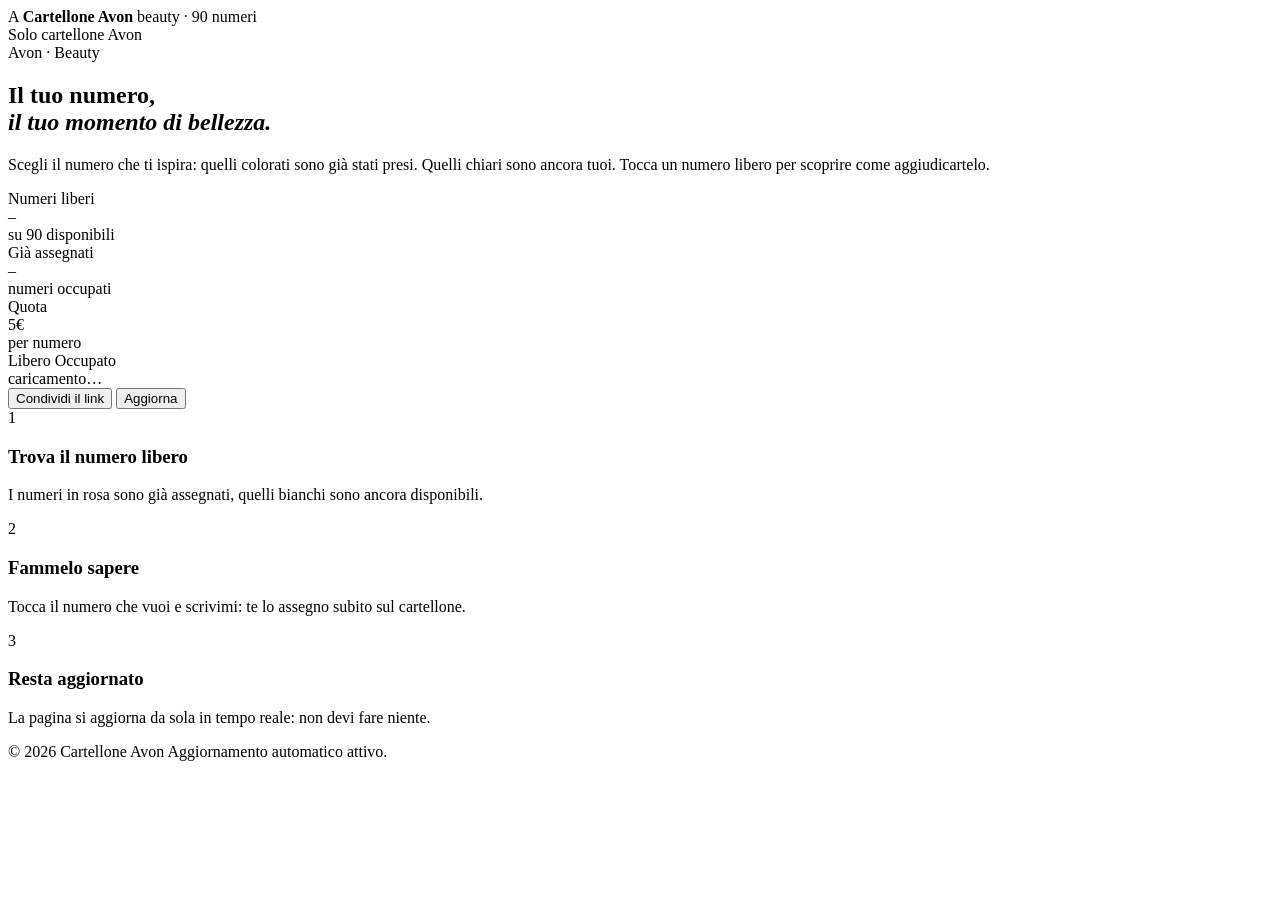
==== avon.html @ 489eeb66 "Sito cartelloni: avon.html" ====
<!DOCTYPE html>
<html lang="it" data-brand="avon">
<head>
<meta charset="utf-8">
<meta name="viewport" content="width=device-width, initial-scale=1">
<title>Cartellone Avon · 90 numeri</title>
<meta name="description" content="Cartellone Avon dei 90 numeri: scopri subito quali numeri sono ancora liberi.">
<meta name="theme-color" content="#ffffff">
<link rel="icon" href="data:image/svg+xml,%3Csvg xmlns='http://www.w3.org/2000/svg' viewBox='0 0 64 64'%3E%3Crect width='64' height='64' rx='16' fill='%23fff1f6'/%3E%3Ctext x='32' y='44' font-size='30' font-family='Georgia,serif' font-weight='700' fill='%23d6246e' text-anchor='middle'%3E90%3C/text%3E%3C/svg%3E">
<link rel="preconnect" href="https://fonts.googleapis.com">
<link rel="preconnect" href="https://fonts.gstatic.com" crossorigin>
<link href="https://fonts.googleapis.com/css2?family=Cormorant+Garamond:ital,wght@0,500;0,600;1,500&family=Jost:wght@400;500;600;700;800&display=swap" rel="stylesheet">
<link rel="stylesheet" href="assets/style.css">
</head>
<body data-brand="avon">
<div class="wrap">

  <header class="topbar">
    <div class="brandmark">
      <span class="dot">A</span>
      <span>
        <b>Cartellone Avon</b>
        <span>beauty · 90 numeri</span>
      </span>
    </div>
    <span class="tag">Solo cartellone Avon</span>
  </header>

  <main>
    <section class="hero">
      <span class="eyebrow">Avon · Beauty</span>
      <h1>Il tuo numero,<br><em>il tuo momento di bellezza.</em></h1>
      <p class="lede">
        Scegli il numero che ti ispira: quelli colorati sono già stati presi.
        Quelli chiari sono ancora tuoi. Tocca un numero libero per scoprire come aggiudicartelo.
      </p>
    </section>

    <section class="stats">
      <div class="stat accent">
        <div class="k">Numeri liberi</div>
        <div class="v" id="stat-free">–</div>
        <div class="sub">su <span id="stat-total">90</span> disponibili</div>
      </div>
      <div class="stat">
        <div class="k">Già assegnati</div>
        <div class="v" id="stat-busy">–</div>
        <div class="sub">numeri occupati</div>
      </div>
      <div class="stat">
        <div class="k">Quota</div>
        <div class="v" data-price>5€</div>
        <div class="sub">per numero</div>
      </div>
      <div class="progress" aria-hidden="true"><i id="progress-bar"></i></div>
    </section>

    <section class="board-panel">
      <div class="board-head">
        <div class="legend">
          <span><i class="f"></i>Libero</span>
          <span><i class="o"></i>Occupato</span>
        </div>
        <div class="board-meta">
          <span class="livedot" aria-hidden="true"></span>
          <span id="updated">caricamento…</span>
        </div>
      </div>
      <div class="grid" id="grid" aria-label="Cartellone dei 90 numeri"></div>
    </section>

    <div class="actions">
      <button class="btn" id="share" type="button">Condividi il link</button>
      <button class="btn ghost" id="refresh" type="button">Aggiorna</button>
      <a class="btn ghost" id="wa" href="#" hidden>Scrivimi su WhatsApp</a>
    </div>

    <section class="how">
      <article>
        <div class="step">1</div>
        <h3>Trova il numero libero</h3>
        <p>I numeri in rosa sono già assegnati, quelli bianchi sono ancora disponibili.</p>
      </article>
      <article>
        <div class="step">2</div>
        <h3>Fammelo sapere</h3>
        <p>Tocca il numero che vuoi e scrivimi: te lo assegno subito sul cartellone.</p>
      </article>
      <article>
        <div class="step">3</div>
        <h3>Resta aggiornato</h3>
        <p>La pagina si aggiorna da sola in tempo reale: non devi fare niente.</p>
      </article>
    </section>
  </main>

  <footer>
    <span>© <span id="year">2026</span> Cartellone Avon</span>
    <span>Aggiornamento automatico attivo.</span>
  </footer>
</div>

<div class="toast" id="toast" role="status" aria-live="polite"></div>
<script src="assets/firebase-config.js"></script>
<script src="assets/board.js"></script>
<script>document.getElementById('year').textContent = new Date().getFullYear();</script>
</body>
</html>
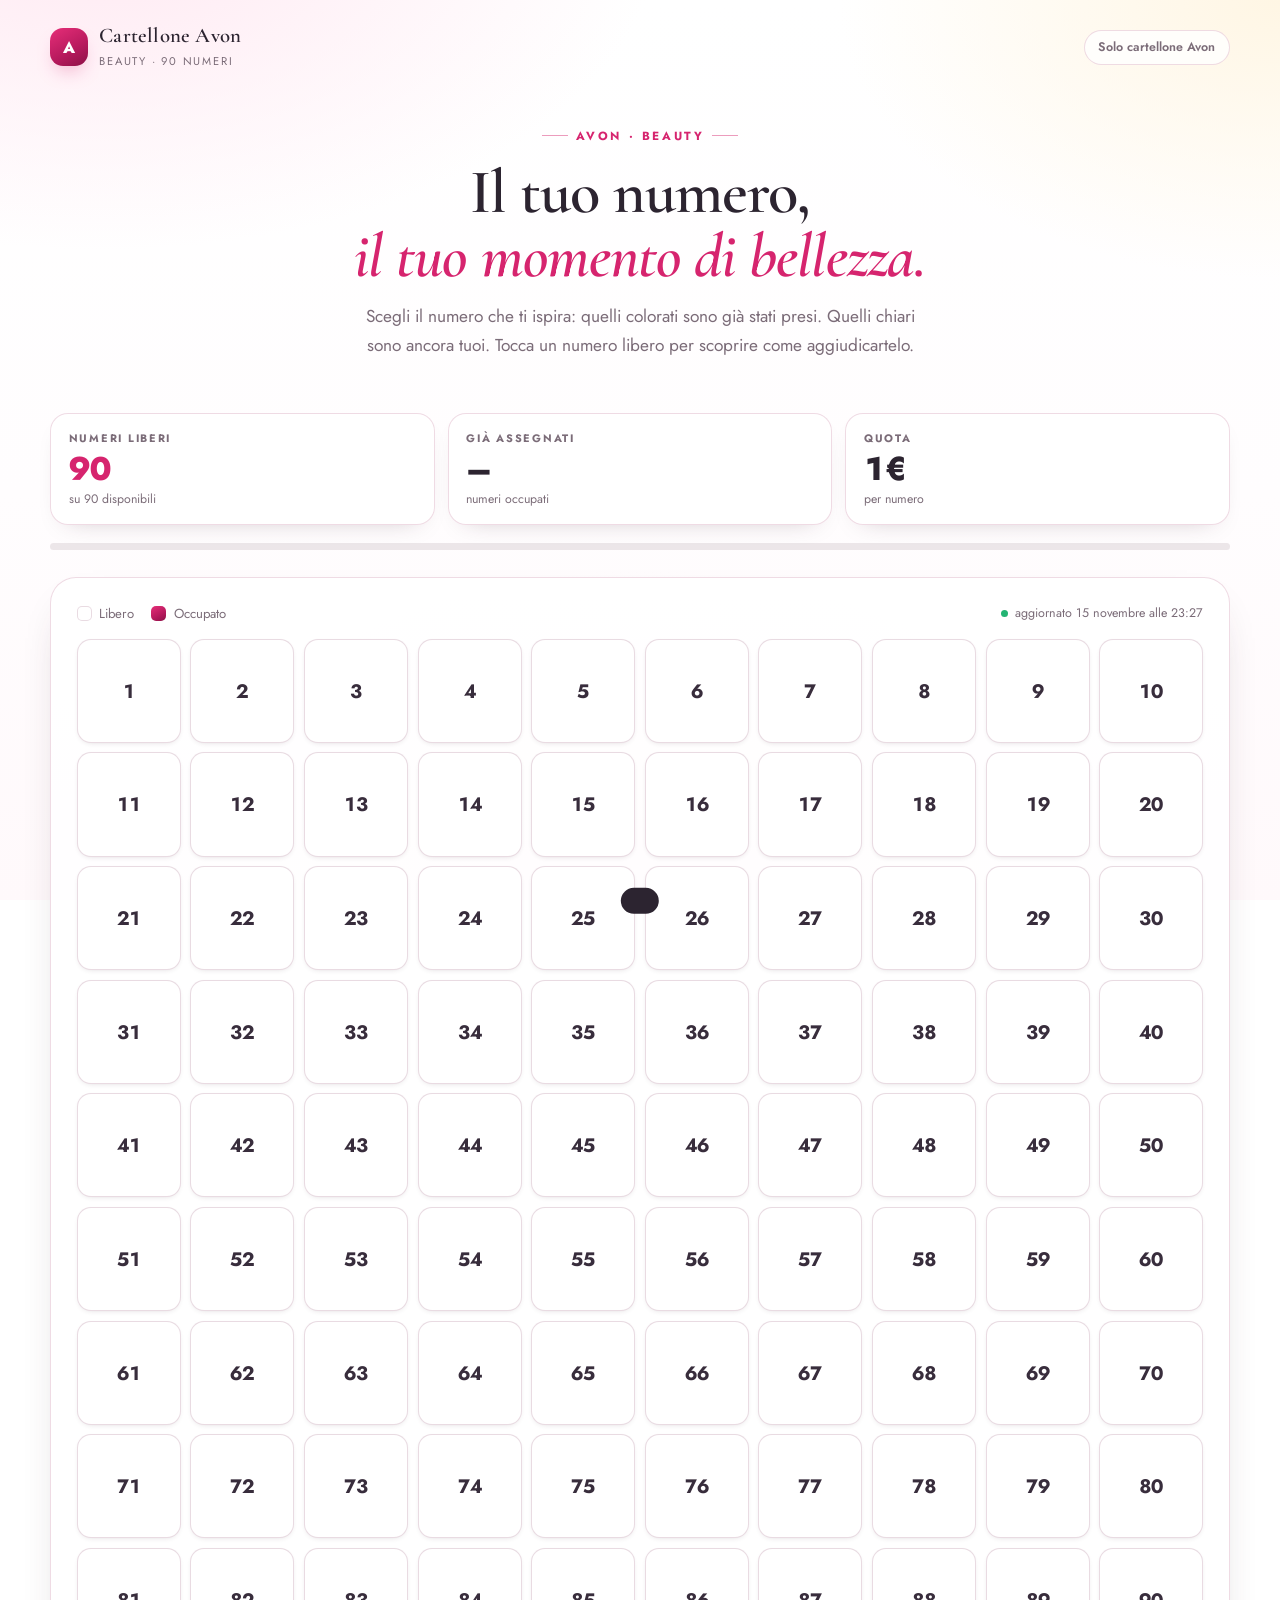
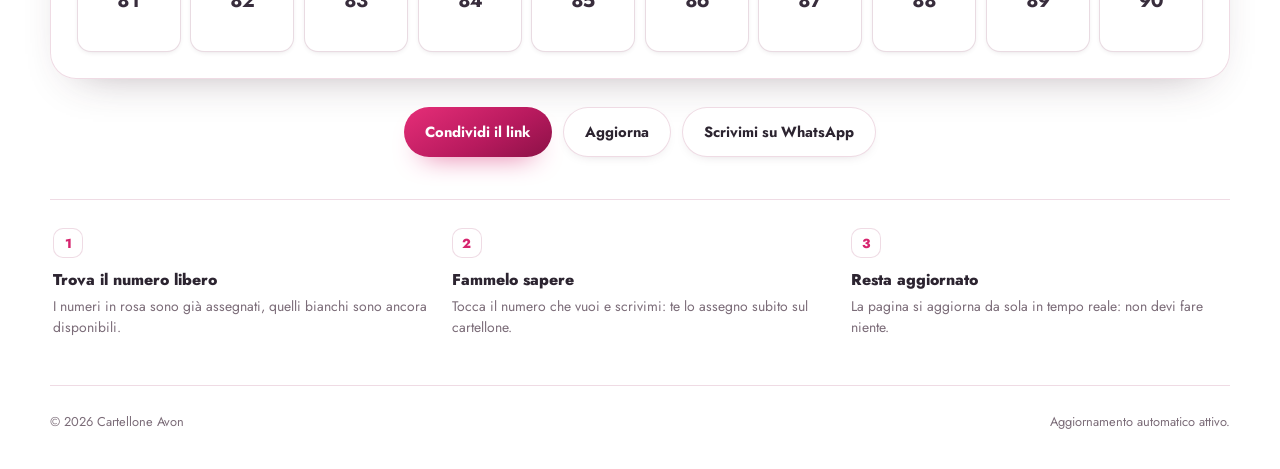
==== commit 3d5f34f3: "Sito cartelloni: avon.html" ====
--- a/avon.html
+++ b/avon.html
@@ -101,7 +101,6 @@
 </div>
 
 <div class="toast" id="toast" role="status" aria-live="polite"></div>
-<script src="assets/firebase-config.js"></script>
 <script src="assets/board.js"></script>
 <script>document.getElementById('year').textContent = new Date().getFullYear();</script>
 </body>
--- a/assets/style.css
+++ b/assets/style.css
@@ -0,0 +1,344 @@
+/* =========================================================
+   Cartelloni 90 numeri — stile chiaro
+   Tre temi: hub (neutro), avon (bianco/rosa/oro), stanhome (bianco/verde/acqua)
+   ========================================================= */
+
+* { box-sizing: border-box; }
+
+:root {
+  --radius: 18px;
+  --ease: cubic-bezier(.22, 1, .36, 1);
+  --shadow-soft: 0 18px 44px -28px rgba(58, 32, 46, .45);
+  --shadow-card: 0 10px 26px -18px rgba(58, 32, 46, .35);
+}
+
+html, body { margin: 0; padding: 0; }
+
+body {
+  min-height: 100vh;
+  font-family: var(--font-body, system-ui, sans-serif);
+  color: var(--ink);
+  background: var(--bg);
+  background-attachment: fixed;
+  -webkit-font-smoothing: antialiased;
+  overflow-x: hidden;
+}
+
+/* ---------- TEMA AVON (chiaro) ---------- */
+body[data-brand="avon"] {
+  --bg: radial-gradient(900px 520px at 8% -8%, #FFE9F2 0%, transparent 62%),
+        radial-gradient(760px 480px at 100% 0%, #FFF6E4 0%, transparent 58%),
+        radial-gradient(900px 700px at 50% 110%, #FDF2F7 0%, transparent 60%),
+        linear-gradient(180deg, #FFFFFF 0%, #FFFDFE 55%, #FFF9FB 100%);
+  --ink: #2C2430;
+  --muted: #7B6C78;
+  --panel: rgba(255, 255, 255, .82);
+  --panel-line: rgba(214, 160, 184, .38);
+  --accent: #D6246E;
+  --accent-2: #A9832B;
+  --free-bg: #FFFFFF;
+  --free-line: rgba(190, 150, 170, .34);
+  --free-ink: #382D3C;
+  --busy-bg: linear-gradient(150deg, #E62E78 0%, #B81A5E 58%, #8C1147 100%);
+  --busy-ink: #FFFFFF;
+  --font-body: "Jost", system-ui, sans-serif;
+  --font-display: "Cormorant Garamond", Georgia, serif;
+  --font-number: "Jost", system-ui, sans-serif;
+}
+
+/* ---------- TEMA STANHOME (chiaro) ---------- */
+body[data-brand="stanhome"] {
+  --bg: radial-gradient(880px 520px at 6% -8%, #E4F8EF 0%, transparent 62%),
+        radial-gradient(760px 480px at 100% 2%, #E1F4FB 0%, transparent 58%),
+        radial-gradient(900px 700px at 50% 110%, #F1FBF6 0%, transparent 60%),
+        linear-gradient(180deg, #FFFFFF 0%, #FBFEFC 55%, #F6FCFA 100%);
+  --ink: #10382F;
+  --muted: #5F8079;
+  --panel: rgba(255, 255, 255, .86);
+  --panel-line: rgba(14, 130, 105, .18);
+  --accent: #0A8058;
+  --accent-2: #0B7F9C;
+  --free-bg: #FFFFFF;
+  --free-line: rgba(16, 82, 70, .16);
+  --free-ink: #123F35;
+  --busy-bg: linear-gradient(150deg, #12A574 0%, #0A855E 58%, #076B4C 100%);
+  --busy-ink: #FFFFFF;
+  --font-body: "Nunito", system-ui, sans-serif;
+  --font-display: "Fraunces", Georgia, serif;
+  --font-number: "Nunito", system-ui, sans-serif;
+}
+
+/* ---------- TEMA HUB (neutro chiaro) ---------- */
+body[data-brand="hub"] {
+  --bg: radial-gradient(900px 540px at 10% -10%, #F3ECF7 0%, transparent 62%),
+        radial-gradient(780px 500px at 100% 2%, #FDF3F7 0%, transparent 58%),
+        linear-gradient(180deg, #FFFFFF 0%, #FDFCFD 100%);
+  --ink: #241F28;
+  --muted: #756C7B;
+  --panel: #FFFFFF;
+  --panel-line: rgba(90, 70, 100, .16);
+  --accent: #C2185B;
+  --accent-2: #A9832B;
+  --free-bg: #FFFFFF;
+  --free-line: rgba(90, 70, 100, .18);
+  --free-ink: #2A2430;
+  --busy-bg: linear-gradient(150deg, #E62E78 0%, #B81A5E 100%);
+  --busy-ink: #FFFFFF;
+  --font-body: "Jost", system-ui, sans-serif;
+  --font-display: "Cormorant Garamond", Georgia, serif;
+  --font-number: "Jost", system-ui, sans-serif;
+}
+
+/* ================= LAYOUT ================= */
+.wrap { width: min(1180px, 100% - 2rem); margin-inline: auto; }
+
+.topbar {
+  display: flex; align-items: center; justify-content: space-between;
+  gap: 1rem; padding: 1.5rem 0 .6rem;
+}
+.brandmark {
+  display: flex; align-items: center; gap: .7rem;
+  text-decoration: none; color: var(--ink);
+}
+.brandmark .dot {
+  width: 38px; height: 38px; border-radius: 13px; flex: 0 0 auto;
+  display: grid; place-items: center;
+  background: var(--busy-bg); color: #fff;
+  font-weight: 800; font-size: 1rem;
+  box-shadow: 0 10px 22px -12px var(--accent);
+}
+.brandmark b {
+  font-family: var(--font-display); font-size: 1.3rem; font-weight: 600;
+  letter-spacing: .01em; display: block; line-height: 1.15;
+}
+.brandmark > span:last-child > span {
+  font-size: .7rem; color: var(--muted); letter-spacing: .16em; text-transform: uppercase;
+}
+.topbar .tag {
+  padding: .45rem .85rem; border-radius: 999px;
+  background: rgba(255,255,255,.8); border: 1px solid var(--panel-line);
+  color: var(--muted); font-size: .78rem; font-weight: 600; white-space: nowrap;
+}
+
+/* ================= HERO ================= */
+.hero { padding: 2.4rem 0 1.4rem; text-align: center; }
+.eyebrow {
+  display: inline-flex; align-items: center; gap: .5rem;
+  font-size: .74rem; letter-spacing: .22em; text-transform: uppercase;
+  color: var(--accent); font-weight: 700; margin-bottom: 1rem;
+}
+.eyebrow::before, .eyebrow::after {
+  content: ""; width: 26px; height: 1px; background: currentColor; opacity: .45;
+}
+h1 {
+  font-family: var(--font-display);
+  font-weight: 600; line-height: 1.03; margin: 0 auto .85rem;
+  font-size: clamp(2.2rem, 6vw, 3.9rem);
+  letter-spacing: -.015em; max-width: 20ch;
+  text-wrap: balance; color: var(--ink);
+}
+h1 em { font-style: italic; color: var(--accent); }
+.lede {
+  color: var(--muted); max-width: 56ch; margin: 0 auto;
+  font-size: clamp(.95rem, 1.6vw, 1.08rem); line-height: 1.65;
+}
+
+/* ================= STATS ================= */
+.stats {
+  display: grid; grid-template-columns: repeat(3, 1fr); gap: .8rem;
+  margin: 2rem 0 .4rem;
+}
+.stat {
+  background: var(--panel); border: 1px solid var(--panel-line);
+  border-radius: var(--radius); padding: 1rem 1.1rem;
+  box-shadow: var(--shadow-card);
+}
+.stat .k {
+  font-size: .68rem; letter-spacing: .16em; text-transform: uppercase;
+  color: var(--muted); font-weight: 700;
+}
+.stat .v {
+  font-family: var(--font-number); font-size: clamp(1.5rem, 4vw, 2.05rem);
+  font-weight: 800; line-height: 1.1; margin-top: .3rem;
+  font-variant-numeric: tabular-nums; color: var(--ink);
+}
+.stat.accent .v { color: var(--accent); }
+.stat .sub { font-size: .77rem; color: var(--muted); margin-top: .15rem; }
+
+.progress {
+  grid-column: 1 / -1;
+  height: 7px; border-radius: 999px; overflow: hidden; margin-top: .35rem;
+  background: rgba(120, 90, 110, .14);
+}
+.progress i {
+  display: block; height: 100%; width: 0%;
+  border-radius: inherit; background: var(--busy-bg);
+  transition: width 1s var(--ease);
+}
+
+/* ================= BOARD ================= */
+.board-panel {
+  margin: 1.7rem 0 0;
+  background: var(--panel); border: 1px solid var(--panel-line);
+  border-radius: calc(var(--radius) + 8px);
+  padding: clamp(.85rem, 2.2vw, 1.6rem);
+  box-shadow: var(--shadow-soft);
+}
+.board-head {
+  display: flex; align-items: center; justify-content: space-between;
+  gap: 1rem; flex-wrap: wrap; margin-bottom: 1rem;
+}
+.legend { display: flex; gap: 1.1rem; flex-wrap: wrap; font-size: .82rem; color: var(--muted); }
+.legend i {
+  display: inline-block; width: 15px; height: 15px; border-radius: 5px;
+  vertical-align: -3px; margin-right: .45rem;
+}
+.legend .f { background: var(--free-bg); border: 1.5px solid var(--free-line); }
+.legend .o { background: var(--busy-bg); }
+.board-meta { font-size: .78rem; color: var(--muted); display: flex; align-items: center; gap: .45rem; }
+.livedot { width: 7px; height: 7px; border-radius: 50%; background: #23B473; box-shadow: 0 0 0 0 rgba(35,180,115,.5); animation: pulse 2.4s infinite; }
+@keyframes pulse { 70% { box-shadow: 0 0 0 7px rgba(35,180,115,0); } 100% { box-shadow: 0 0 0 0 rgba(35,180,115,0); } }
+
+.grid {
+  display: grid; gap: clamp(.35rem, 1vw, .6rem);
+  grid-template-columns: repeat(10, minmax(0, 1fr));
+}
+.num {
+  position: relative; aspect-ratio: 1; border: 0; padding: 0;
+  display: grid; place-items: center;
+  border-radius: clamp(8px, 1.4vw, 14px);
+  font-family: var(--font-number); font-weight: 700;
+  font-size: clamp(.85rem, 1.9vw, 1.22rem);
+  font-variant-numeric: tabular-nums;
+  background: var(--free-bg); color: var(--free-ink);
+  border: 1.5px solid var(--free-line);
+  cursor: pointer; overflow: hidden;
+  transition: transform .18s var(--ease), box-shadow .2s, border-color .2s, background .25s;
+  -webkit-tap-highlight-color: transparent;
+  box-shadow: 0 2px 6px -4px rgba(60, 35, 50, .30);
+}
+.num.free:hover, .num.free:focus-visible {
+  transform: translateY(-3px) scale(1.03);
+  border-color: var(--accent);
+  box-shadow: 0 12px 24px -16px var(--accent);
+  outline: none;
+}
+.num.free:active { transform: scale(.97); }
+.num.busy {
+  background: var(--busy-bg); color: var(--busy-ink);
+  border-color: transparent;
+  box-shadow: 0 8px 18px -14px rgba(90, 20, 60, .75);
+  cursor: default;
+}
+.num.busy .tick {
+  position: absolute; top: 11%; right: 11%;
+  width: 20%; height: 20%; min-width: 6px; min-height: 6px;
+  border-radius: 50%; background: rgba(255,255,255,.9);
+  display: grid; place-items: center; font-size: .5em; color: var(--accent);
+  line-height: 1;
+}
+.num.shake { animation: shake .4s; }
+@keyframes shake {
+  25% { transform: translateX(-3px) rotate(-2deg); }
+  50% { transform: translateX(3px) rotate(2deg); }
+  75% { transform: translateX(-2px) rotate(-1deg); }
+}
+.num { animation: pop .45s var(--ease) backwards; }
+@keyframes pop { from { opacity: 0; transform: translateY(8px) scale(.94); } }
+
+.skeleton { color: transparent !important; background: #F3EEF1 !important; border-color: transparent !important; animation: shimmer 1.3s infinite linear; }
+@keyframes shimmer { 50% { opacity: .6; } }
+
+/* ================= CTA / FOOTER ================= */
+.actions { display: flex; gap: .7rem; flex-wrap: wrap; justify-content: center; margin: 1.8rem 0 .2rem; }
+.btn {
+  display: inline-flex; align-items: center; gap: .5rem;
+  padding: .8rem 1.3rem; border-radius: 999px; border: 0;
+  font-family: var(--font-body); font-weight: 700; font-size: .92rem;
+  text-decoration: none; cursor: pointer;
+  background: var(--busy-bg); color: #fff;
+  box-shadow: 0 14px 28px -18px var(--accent);
+  transition: transform .18s var(--ease), box-shadow .2s, opacity .2s;
+}
+.btn:hover { transform: translateY(-2px); box-shadow: 0 18px 32px -18px var(--accent); }
+.btn.ghost {
+  background: #fff; color: var(--ink); border: 1px solid var(--panel-line);
+  box-shadow: 0 4px 14px -10px rgba(60,35,50,.4);
+}
+.btn.ghost:hover { border-color: var(--accent); }
+
+.how {
+  margin: 2.6rem 0 0; padding: 1.5rem 0 0;
+  border-top: 1px solid var(--panel-line);
+  display: grid; grid-template-columns: repeat(3, 1fr); gap: 1rem;
+}
+.how article { padding: .3rem .2rem; }
+.how .step {
+  width: 30px; height: 30px; border-radius: 10px; display: grid; place-items: center;
+  background: #fff; border: 1px solid var(--panel-line);
+  font-weight: 800; font-size: .82rem; color: var(--accent); margin-bottom: .6rem;
+  box-shadow: var(--shadow-card);
+}
+.how h3 { margin: 0 0 .3rem; font-size: .98rem; font-weight: 800; color: var(--ink); }
+.how p { margin: 0; font-size: .87rem; line-height: 1.55; color: var(--muted); }
+
+footer {
+  margin-top: 2.6rem; padding: 1.6rem 0 2.4rem;
+  border-top: 1px solid var(--panel-line);
+  display: flex; justify-content: space-between; gap: 1rem; flex-wrap: wrap;
+  font-size: .8rem; color: var(--muted);
+}
+footer a { color: var(--muted); }
+
+/* ================= TOAST ================= */
+.toast {
+  position: fixed; left: 50%; bottom: 1.4rem; transform: translate(-50%, 140%);
+  background: #2C2430; color: #fff;
+  padding: .8rem 1.2rem; border-radius: 999px;
+  font-size: .88rem; font-weight: 700; z-index: 50;
+  box-shadow: 0 20px 42px -20px rgba(44,36,48,.7);
+  transition: transform .45s var(--ease);
+  max-width: calc(100% - 2rem); text-align: center;
+}
+.toast.show { transform: translate(-50%, 0); }
+
+/* ================= HUB ================= */
+.hub-hero { padding: 3.2rem 0 1rem; text-align: center; }
+.hub-hero h1 { max-width: 22ch; }
+
+.notice {
+  max-width: 620px; margin: 2.4rem auto 0;
+  background: #fff; border: 1px solid var(--panel-line);
+  border-radius: calc(var(--radius) + 8px);
+  padding: 1.6rem 1.5rem;
+  box-shadow: var(--shadow-soft);
+  text-align: left;
+}
+.notice h2 {
+  font-family: var(--font-display); font-weight: 600;
+  font-size: 1.4rem; margin: 0 0 .5rem; color: var(--ink);
+}
+.notice p { margin: 0 0 .7rem; color: var(--muted); font-size: .92rem; line-height: 1.6; }
+.notice p:last-child { margin-bottom: 0; }
+.notice ul { margin: .2rem 0 0; padding-left: 1.1rem; color: var(--muted); font-size: .9rem; line-height: 1.7; }
+.notice b { color: var(--ink); }
+
+/* ================= RESPONSIVE ================= */
+@media (max-width: 900px) {
+  .grid { grid-template-columns: repeat(9, minmax(0, 1fr)); }
+  .how { grid-template-columns: 1fr; gap: .2rem; }
+}
+@media (max-width: 620px) {
+  .grid { grid-template-columns: repeat(6, minmax(0, 1fr)); }
+  .stats { grid-template-columns: 1fr 1fr; }
+  .stats .stat:first-child { grid-column: span 2; }
+  .board-head { flex-direction: column; align-items: flex-start; }
+  h1 { font-size: clamp(1.9rem, 8vw, 2.6rem); }
+  .topbar .tag { display: none; }
+}
+@media (max-width: 380px) {
+  .grid { grid-template-columns: repeat(5, minmax(0, 1fr)); }
+}
+@media (prefers-reduced-motion: reduce) {
+  *, *::before, *::after { animation-duration: .001ms !important; transition-duration: .001ms !important; }
+}
